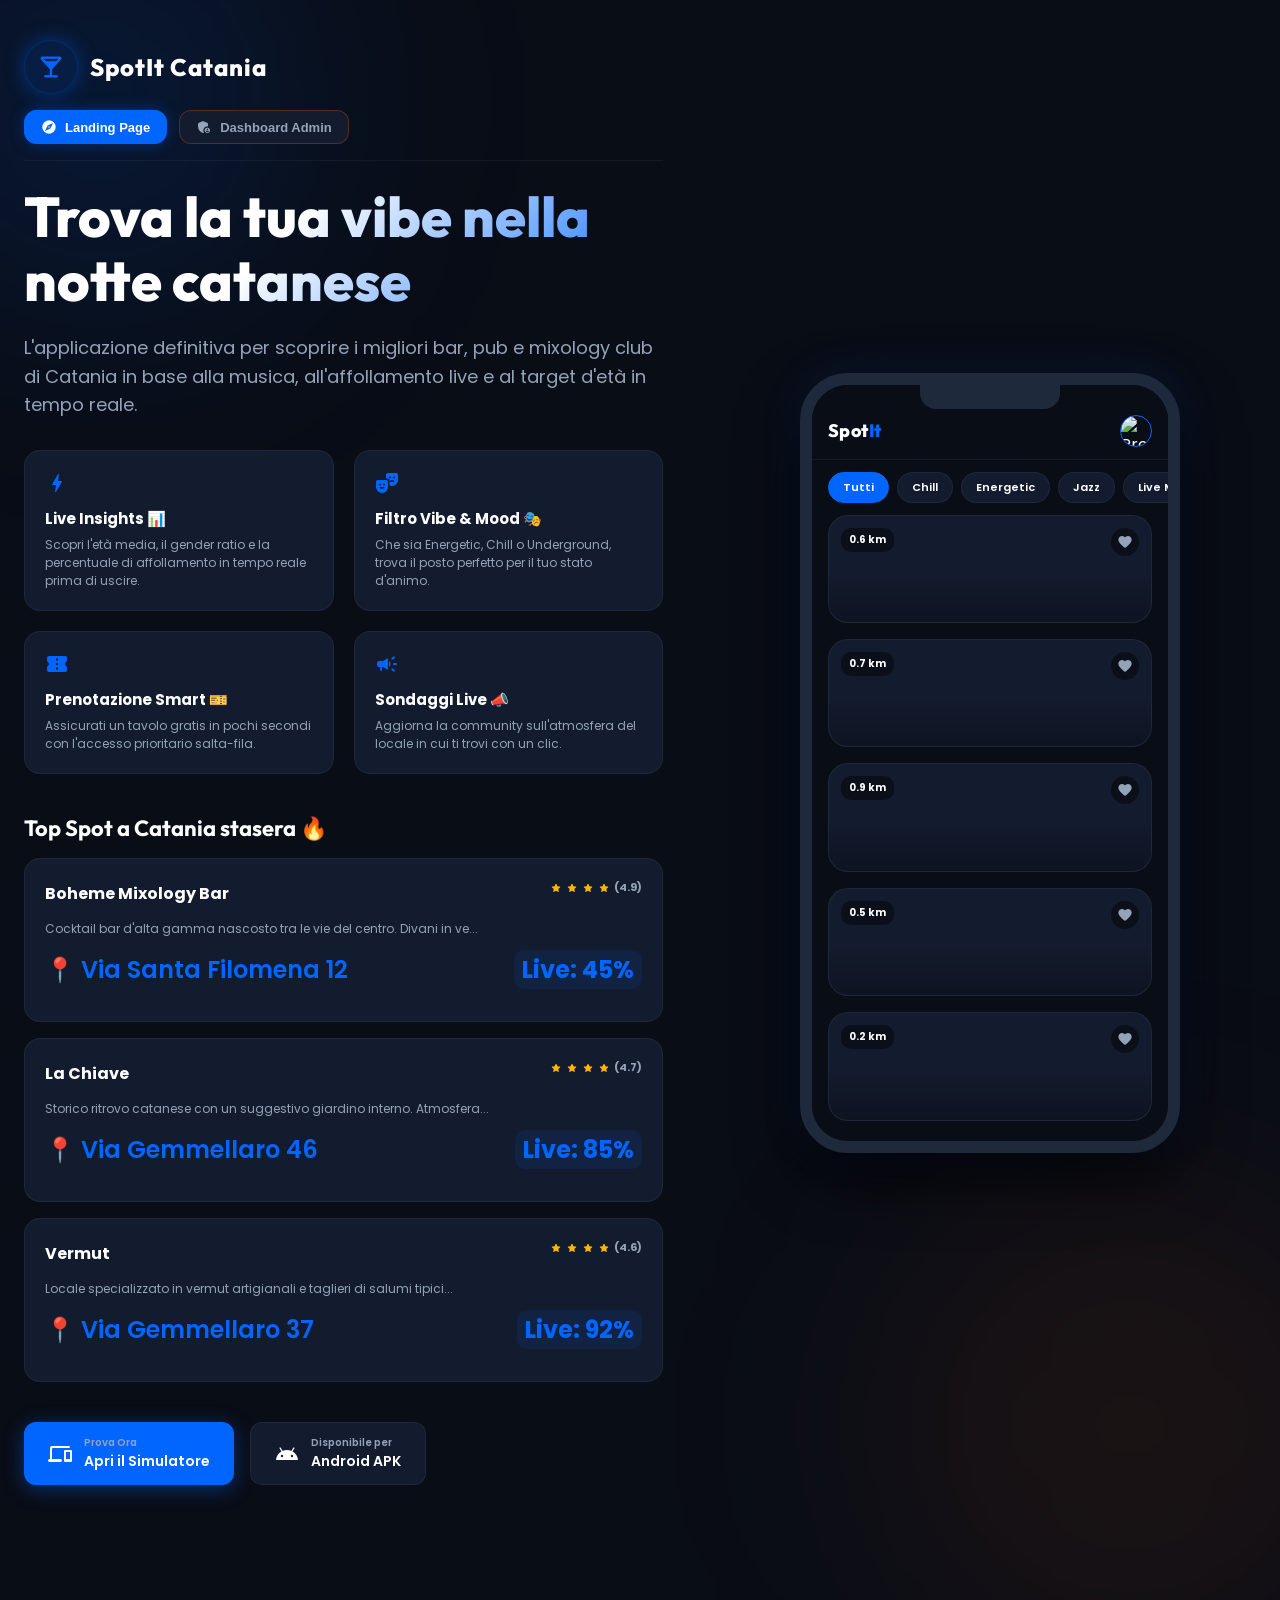
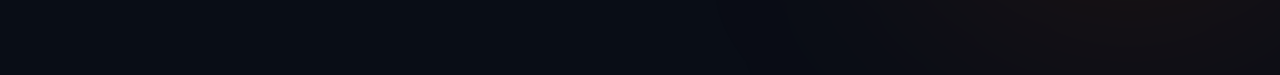
==== spotit_web/index.html @ 5e5c3bc4 "feat: initial commit with Catania nightlife app features" ====
<!DOCTYPE html>
<html lang="it">
<head>
  <meta charset="UTF-8">
  <meta name="viewport" content="width=device-width, initial-scale=1.0">
  <title>SpotIt Catania - Trova la tua Vibe</title>
  <!-- Google Fonts -->
  <link rel="preconnect" href="https://fonts.googleapis.com">
  <link rel="preconnect" href="https://fonts.gstatic.com" crossorigin>
  <link href="https://fonts.googleapis.com/css2?family=Outfit:wght@400;700;800&family=Poppins:wght@400;500;600;700&display=swap" rel="stylesheet">
  <!-- Material Icons -->
  <link href="https://fonts.googleapis.com/icon?family=Material+Icons+Round" rel="stylesheet">
  <!-- Custom Styles -->
  <link rel="stylesheet" href="styles.css">
</head>
<body>

  <!-- Glowing background orbs -->
  <div class="glow-orb orb-1"></div>
  <div class="glow-orb orb-2"></div>

  <!-- Main Grid Container -->
  <div class="app-container">
    
    <!-- Left Column: Landing Page Presentation -->
    <div class="landing-content">
      <div class="logo-area" style="margin-bottom: 16px;">
        <div style="display: flex; align-items: center; gap: 12px;">
          <div class="logo-icon">
            <span class="material-icons-round">local_bar</span>
          </div>
          <h1 class="logo-text">SpotIt Catania</h1>
        </div>
      </div>

      <!-- View Toggle Buttons -->
      <div class="view-toggles">
        <button id="btn-show-landing" class="toggle-btn active">
          <span class="material-icons-round" style="font-size: 16px;">explore</span>
          <span>Landing Page</span>
        </button>
        <button id="btn-show-admin" class="toggle-btn admin-glow-btn">
          <span class="material-icons-round" style="font-size: 16px;">admin_panel_settings</span>
          <span>Dashboard Admin</span>
        </button>
      </div>

      <!-- Landing Main View -->
      <div id="landing-main-view">
        <h2 class="landing-title">Trova la tua vibe nella notte catanese</h2>
        <p class="landing-subtitle">
          L'applicazione definitiva per scoprire i migliori bar, pub e mixology club di Catania in base alla musica, all'affollamento live e al target d'età in tempo reale.
        </p>

        <!-- Key Features List -->
        <div class="feature-list">
          <div class="feature-card">
            <span class="material-icons-round">bolt</span>
            <h3>Live Insights 📊</h3>
            <p>Scopri l'età media, il gender ratio e la percentuale di affollamento in tempo reale prima di uscire.</p>
          </div>
          <div class="feature-card">
            <span class="material-icons-round">theater_comedy</span>
            <h3>Filtro Vibe & Mood 🎭</h3>
            <p>Che sia Energetic, Chill o Underground, trova il posto perfetto per il tuo stato d'animo.</p>
          </div>
          <div class="feature-card">
            <span class="material-icons-round">confirmation_number</span>
            <h3>Prenotazione Smart 🎫</h3>
            <p>Assicurati un tavolo gratis in pochi secondi con l'accesso prioritario salta-fila.</p>
          </div>
          <div class="feature-card">
            <span class="material-icons-round">campaign</span>
            <h3>Sondaggi Live 📣</h3>
            <p>Aggiorna la community sull'atmosfera del locale in cui ti trovi con un clic.</p>
          </div>
        </div>

        <!-- Live Catania Spotlights -->
        <h3 style="font-family:'Outfit'; font-size:22px; margin-bottom:16px;">Top Spot a Catania stasera 🔥</h3>
        <div id="landing-spots-grid" style="display:grid; grid-template-columns:1fr; gap:16px; margin-bottom:40px;">
          <!-- Filled dynamically by JavaScript -->
        </div>

        <!-- App Download Simulation CTAs -->
        <div class="cta-area">
          <a href="#simulator" class="btn-download primary">
            <span class="material-icons-round icon">phonelink</span>
            <div>
              <small>Prova Ora</small>
              <span>Apri il Simulatore</span>
            </div>
          </a>
          <a class="btn-download" onclick="alert('Grazie! L\'app Android (.apk) sarà presto disponibile per il download.')">
            <span class="material-icons-round icon">android</span>
            <div>
              <small>Disponibile per</small>
              <span>Android APK</span>
            </div>
          </a>
        </div>
      </div>

      <!-- Admin Dashboard View -->
      <div id="admin-dashboard-view" style="display: none;">
        <h2 class="admin-title">Dashboard Admin 🌋</h2>
        <p class="admin-subtitle">Monitora le attività e i dati inseriti sul portale in tempo reale</p>

        <!-- KPI Stats Cards Grid -->
        <div class="admin-stats-grid">
          <div class="admin-stat-card">
            <div class="stat-icon-wrapper bookings-color">
              <span class="material-icons-round">confirmation_number</span>
            </div>
            <div class="stat-details">
              <span class="stat-lbl">Prenotazioni</span>
              <h3 class="stat-val" id="admin-stat-bookings">0</h3>
            </div>
          </div>
          <div class="admin-stat-card">
            <div class="stat-icon-wrapper reviews-color">
              <span class="material-icons-round">star</span>
            </div>
            <div class="stat-details">
              <span class="stat-lbl">Recensioni</span>
              <h3 class="stat-val" id="admin-stat-reviews">0</h3>
            </div>
          </div>
          <div class="admin-stat-card">
            <div class="stat-icon-wrapper bars-color">
              <span class="material-icons-round">store</span>
            </div>
            <div class="stat-details">
              <span class="stat-lbl">Locali Spot</span>
              <h3 class="stat-val" id="admin-stat-bars">5</h3>
            </div>
          </div>
          <div class="admin-stat-card">
            <div class="stat-icon-wrapper users-color">
              <span class="material-icons-round">people</span>
            </div>
            <div class="stat-details">
              <span class="stat-lbl">Utenti Reg.</span>
              <h3 class="stat-val" id="admin-stat-users">1</h3>
            </div>
          </div>
        </div>

        <!-- Live Venue Management -->
        <div class="admin-section">
          <h3 class="admin-sec-title">Gestione Affollamento Live (Simulatore)</h3>
          <p class="admin-sec-desc">Modifica l'affollamento e guarda i dati aggiornarsi all'istante nel simulatore iPhone a destra.</p>
          <div class="admin-bars-control-list" id="admin-bars-control-list">
            <!-- Dynamically populated bars with capacity controls -->
          </div>
        </div>

        <!-- Data Tables Panel -->
        <div class="admin-section">
          <div class="admin-tabs">
            <button class="admin-tab-btn active" data-tab="bookings">Prenotazioni</button>
            <button class="admin-tab-btn" data-tab="reviews">Recensioni</button>
            <button class="admin-tab-btn" data-tab="users">Utenti</button>
          </div>
          
          <div class="admin-tab-content active" id="tab-bookings">
            <div class="table-responsive">
              <table class="admin-table">
                <thead>
                  <tr>
                    <th>Locale</th>
                    <th>Utente</th>
                    <th>Orario</th>
                    <th>Persone</th>
                    <th>Lista</th>
                  </tr>
                </thead>
                <tbody id="admin-table-bookings-body">
                  <!-- Bookings list -->
                </tbody>
              </table>
            </div>
          </div>

          <div class="admin-tab-content" id="tab-reviews">
            <div class="table-responsive">
              <table class="admin-table">
                <thead>
                  <tr>
                    <th>Locale</th>
                    <th>Utente</th>
                    <th>Voto</th>
                    <th>Commento</th>
                    <th>Azione</th>
                  </tr>
                </thead>
                <tbody id="admin-table-reviews-body">
                  <!-- Reviews list -->
                </tbody>
              </table>
            </div>
          </div>

          <div class="admin-tab-content" id="tab-users">
            <div class="table-responsive">
              <table class="admin-table">
                <thead>
                  <tr>
                    <th>Nome</th>
                    <th>Username</th>
                    <th>Ruolo</th>
                  </tr>
                </thead>
                <tbody id="admin-table-users-body">
                  <!-- Users list -->
                </tbody>
              </table>
            </div>
          </div>
        </div>
      </div>
    </div>

    <!-- Right Column: Interactive Phone Simulator -->
    <div class="phone-simulator-area" id="simulator">
      <div class="phone-frame">
        <div class="phone-notch"></div>
        <div class="phone-screen">
          
          <!-- SIMULATOR APP HEADER -->
          <div class="phone-header">
            <span class="logo" style="color:var(--text-white);">Spot<span style="color:var(--primary-color);">It</span></span>
            <div class="profile-btn" id="profile-btn">
              <img id="profile-btn-img" src="" alt="Profile">
            </div>
          </div>

          <!-- SIMULATOR APP VIBE CHIPS -->
          <div class="phone-vibes-row" id="vibe-chips-container">
            <!-- Filled dynamically by JS -->
          </div>

          <!-- SIMULATOR APP SPOTS SCROLL LIST -->
          <div class="phone-content" id="phone-content">
            <!-- Filled dynamically by JS -->
          </div>

          <!-- SIMULATOR APP DETAIL VIEW (SLIDING SHEET) -->
          <div class="phone-detail-sheet" id="detail-sheet">
            <div class="phone-detail-header" id="detail-header-img">
              <div class="phone-detail-back-btn" id="detail-back">
                <span class="material-icons-round" style="font-size:18px;">arrow_back</span>
              </div>
              <div class="phone-detail-fav-btn" id="detail-fav-btn">
                <span class="material-icons-round" style="font-size:18px;">favorite</span>
              </div>
            </div>
            
            <div class="phone-detail-scroll-area">
              <div>
                <h2 class="phone-detail-title" id="detail-title">Bar Name</h2>
                <div class="phone-detail-reviews-info">
                  <span class="stars">
                    <span class="material-icons-round" style="font-size:12px;">star</span>
                  </span>
                  <span id="detail-rating-label">Rating</span>
                </div>
              </div>

              <!-- Vibe Tags -->
              <div>
                <div class="phone-detail-section-title" style="margin-bottom:8px;">THE VIBE</div>
                <div class="phone-detail-tags" id="detail-tags-row">
                  <!-- Tags -->
                </div>
              </div>

              <!-- Gallery row -->
              <div>
                <div class="phone-detail-section-title" style="margin-bottom:8px;">GALLERIA FOTO</div>
                <div class="phone-detail-gallery-row" id="detail-gallery-row">
                  <!-- Photos and Add Button -->
                </div>
              </div>

              <!-- Live Insights -->
              <div class="phone-detail-insights-box">
                <div class="insights-box-header">
                  <span>LIVE INSIGHTS</span>
                  <span>Aggiornato 2m fa</span>
                </div>
                <div class="insights-metrics">
                  <div class="metric-item age">
                    <span class="material-icons-round icon">face</span>
                    <div class="metric-text">
                      <span class="metric-label">CROWD AGE</span>
                      <span class="metric-value" id="detail-crowd-age">Gen Z</span>
                    </div>
                  </div>
                  <div class="metric-item ratio">
                    <span class="material-icons-round icon">people</span>
                    <div class="metric-text">
                      <span class="metric-label">GENDER RATIO</span>
                      <span class="metric-value" id="detail-gender-ratio">50/50</span>
                    </div>
                  </div>
                </div>
                <div class="insights-capacity-bar">
                  <div class="capacity-bar-header">
                    <span style="color:var(--text-grey);">Affollamento</span>
                    <span style="font-weight:700;" id="detail-density-txt">50%</span>
                  </div>
                  <div class="capacity-progress">
                    <div class="capacity-progress-value" id="detail-density-bar"></div>
                  </div>
                </div>
              </div>

              <!-- About description -->
              <div>
                <div class="phone-detail-section-title" style="margin-bottom:6px;">ABOUT THE SPOT</div>
                <p id="detail-description" style="font-size:11px; color:var(--text-grey); line-height:1.5;"></p>
              </div>

              <!-- Written Reviews section -->
              <div>
                <div style="display:flex; justify-content:space-between; align-items:center; margin-bottom:10px;">
                  <div class="phone-detail-section-title">RECENSIONI CLIENTE</div>
                  <button id="detail-add-review-btn" style="background:transparent; border:none; color:var(--primary-color); font-size:11px; font-weight:700; cursor:pointer;">
                    + Scrivi
                  </button>
                </div>
                <div class="phone-reviews-list" id="reviews-list">
                  <!-- Review items -->
                </div>
              </div>

              <!-- Map Navigation -->
              <div>
                <div class="phone-detail-section-title" style="margin-bottom:8px;">LOCATION</div>
                <button class="phone-directions-btn" id="detail-directions-btn" style="width:100%;">
                  <span class="material-icons-round" style="font-size:16px;">directions</span>
                  <span>Apri Indicazioni Maps</span>
                </button>
              </div>
            </div>

            <!-- Detail view secure a table footer -->
            <div class="phone-detail-footer">
              <button class="btn-secure-table" id="detail-secure-btn">
                <span class="material-icons-round" style="font-size:16px;">confirmation_number</span>
                <span>Secure a Table</span>
              </button>
            </div>
          </div>

          <!-- SIMULATOR APP BOOKING VIEW (SLIDING SHEET) -->
          <div class="phone-booking-view" id="booking-view">
            <div class="phone-booking-header">
              <span class="material-icons-round back-icon" id="booking-back">arrow_back</span>
              <h2>Secure Your Spot</h2>
            </div>
            
            <div class="phone-booking-content">
              <!-- Bar Mini Card -->
              <div class="booking-bar-preview">
                <img class="booking-bar-img" id="booking-bar-img" src="" alt="Bar image">
                <div class="booking-bar-info">
                  <h3 id="booking-bar-name">Bar Name</h3>
                  <p id="booking-bar-desc">Description</p>
                  <p id="booking-live-capacity" style="color:#00cc88; font-weight:700; margin-top:2px;">Live Capacity</p>
                </div>
              </div>

              <!-- Date & Guest Pickers -->
              <div class="booking-selector-row">
                <div class="booking-selector-card">
                  <span class="material-icons-round icon">calendar_today</span>
                  <div class="selector-text">
                    <span class="selector-label">DATA</span>
                    <span class="selector-val">Oggi</span>
                  </div>
                </div>
                <div class="booking-selector-card">
                  <span class="material-icons-round icon">people</span>
                  <div class="selector-text">
                    <span class="selector-label">OSPITI</span>
                    <span class="selector-val">2 Persone</span>
                  </div>
                </div>
              </div>

              <!-- Time slots -->
              <div>
                <h3 style="font-size:12px; font-weight:700; margin-bottom:12px;">Seleziona Orario</h3>
                <div class="time-slots-grid">
                  <div class="time-slot-btn">20:00</div>
                  <div class="time-slot-btn">20:30</div>
                  <div class="time-slot-btn active">21:00</div>
                  <div class="time-slot-btn">21:30</div>
                  <div class="time-slot-btn">22:00</div>
                  <div class="time-slot-btn">22:30</div>
                </div>
              </div>

              <!-- Priority Guest List -->
              <div style="background:var(--card-color); border:1px solid var(--border-color); border-radius:16px; padding:12px; display:flex; align-items:center; gap:10px;">
                <input type="checkbox" id="priority-check" style="accent-color:var(--primary-color);" checked>
                <label for="priority-check" style="font-size:11px; cursor:pointer;">
                  <strong style="display:block; margin-bottom:2px;">Lista Ospiti Prioritaria</strong>
                  <span style="color:var(--text-grey); font-size:10px;">Salta la fila ed entra direttamente</span>
                </label>
              </div>
            </div>

            <!-- Booking Confirmation Footer -->
            <div class="booking-footer-bar">
              <div class="booking-footer-price">
                <span class="price-val">GRATIS</span>
                <span class="price-sub">Nessun costo</span>
              </div>
              <button class="btn-confirm-booking" id="confirm-booking-btn">Conferma</button>
            </div>
          </div>

          <!-- SIMULATOR APP USER PROFILE VIEW (SLIDING SHEET) -->
          <div class="phone-profile-view" id="profile-view">
            <div class="profile-card-header">
              <div class="profile-back-btn" id="profile-back">
                <span class="material-icons-round" style="font-size:18px;">arrow_back</span>
              </div>
              <div class="profile-avatar-container">
                <img src="https://images.unsplash.com/photo-1534528741775-53994a69daeb?auto=format&fit=crop&w=400&q=80" alt="Avatar">
              </div>
            </div>
            
            <div class="phone-profile-content">
              <div>
                <h3 class="profile-name" id="prof-name">Alex Rivers</h3>
                <p class="profile-username" id="prof-username">@vibe_seeker_99</p>
                <p class="profile-bio">📍 Catania • 25 anni</p>
              </div>

              <!-- Badges -->
              <div class="profile-badges">
                <div class="profile-badge">
                  <span class="material-icons-round" style="font-size:12px;">diamond</span>
                  <span>Vibe Master</span>
                </div>
                <div class="profile-badge blue">
                  <span class="material-icons-round" style="font-size:12px;">verified_user</span>
                  <span>Pro Booker</span>
                </div>
              </div>

              <!-- Stats row -->
              <div class="profile-stats-grid">
                <div class="stat-box">
                  <div class="stat-box-val" id="prof-bookings-count">24</div>
                  <div class="stat-box-lbl">Bookings</div>
                </div>
                <div class="stat-box">
                  <div class="stat-box-val" id="prof-favorites-count">12</div>
                  <div class="stat-box-lbl">Favorites</div>
                </div>
                <div class="stat-box">
                  <div class="stat-box-val" id="prof-karma">4.8</div>
                  <div class="stat-box-lbl">Karma</div>
                </div>
              </div>

              <!-- Favorite Vibes -->
              <div style="text-align:left;">
                <h4 style="font-size:12px; font-weight:700; margin-bottom:8px;">Vibe Preferite</h4>
                <div class="phone-detail-tags">
                  <div class="phone-detail-tag">Chill</div>
                  <div class="phone-detail-tag">Energetic</div>
                  <div class="phone-detail-tag">Underground</div>
                  <div class="phone-detail-tag">Neon</div>
                </div>
              </div>

              <!-- Logout -->
              <button class="btn-profile-logout" id="prof-logout-btn">Log Out 🚪</button>
            </div>
          </div>

          <!-- SIMULATOR APP REVIEW DIALOG (MODAL OVERLAY) -->
          <div class="phone-review-modal" id="review-modal">
            <div class="review-modal-box">
              <h3 style="font-size:14px; font-weight:700;">Lascia una Recensione ✍️</h3>
              
              <div class="review-stars-select">
                <span class="material-icons-round review-star-btn active" data-value="1">star</span>
                <span class="material-icons-round review-star-btn active" data-value="2">star</span>
                <span class="material-icons-round review-star-btn active" data-value="3">star</span>
                <span class="material-icons-round review-star-btn active" data-value="4">star</span>
                <span class="material-icons-round review-star-btn active" data-value="5">star</span>
              </div>

              <textarea class="review-input-comment" id="review-input-text" placeholder="Scrivi qui cosa ne pensi del locale..."></textarea>
              
              <button class="btn-submit-review" id="submit-review-btn">Pubblica Recensione</button>
            </div>
          </div>

          <!-- SIMULATOR APP SUCCESS DIALOG -->
          <div class="sim-success-dialog" id="success-dialog">
            <div class="dialog-box">
              <span class="material-icons-round check-icon">check_circle</span>
              <h3>Prenotazione Confermata! 🎉</h3>
              <p>Il tuo tavolo è stato riservato con successo. Riceverai la priorità di ingresso saltando la fila all'ingresso!</p>
              <button class="btn-dialog-close" id="success-close-btn">Ottimo</button>
            </div>
          </div>

        </div>
      </div>
    </div>

  </div>

  <!-- Javascript Logic -->
  <script src="app.js"></script>
</body>
</html>
---- spotit_web/styles.css ----
/* Stylesheet for SpotIt Catania Web Portal & Simulator */
:root {
  --bg-color: #090d16;
  --card-color: #131b2e;
  --primary-color: #0066ff;
  --primary-glow: rgba(0, 102, 255, 0.4);
  --accent-color: #ea580c;
  --text-white: #ffffff;
  --text-grey: #94a3b8;
  --text-dark-grey: #64748b;
  --border-color: rgba(255, 255, 255, 0.05);
  --glass-bg: rgba(19, 27, 46, 0.7);
  --glass-border: rgba(255, 255, 255, 0.03);
}

* {
  margin: 0;
  padding: 0;
  box-sizing: border-box;
}

body {
  font-family: 'Poppins', sans-serif;
  background-color: var(--bg-color);
  color: var(--text-white);
  min-height: 100vh;
  overflow-x: hidden;
  position: relative;
}

/* Background glowing orbs */
.glow-orb {
  position: absolute;
  border-radius: 50%;
  filter: blur(120px);
  z-index: 0;
  pointer-events: none;
}

.orb-1 {
  width: 400px;
  height: 400px;
  background: rgba(0, 102, 255, 0.15);
  top: -100px;
  left: -100px;
}

.orb-2 {
  width: 500px;
  height: 500px;
  background: rgba(234, 88, 12, 0.08);
  bottom: -150px;
  right: -100px;
}

/* Container */
.app-container {
  max-width: 1400px;
  margin: 0 auto;
  padding: 40px 24px;
  min-height: 100vh;
  display: grid;
  grid-template-columns: 1.2fr 1fr;
  gap: 60px;
  align-items: center;
  position: relative;
  z-index: 1;
}

@media (max-width: 1024px) {
  .app-container {
    grid-template-columns: 1fr;
    padding: 20px;
    gap: 40px;
  }
}

/* Left Column: Landing Page Content */
.landing-content {
  display: flex;
  flex-direction: column;
  justify-content: center;
}

.logo-area {
  display: flex;
  align-items: center;
  gap: 12px;
  margin-bottom: 24px;
}

.logo-icon {
  background: rgba(0, 102, 255, 0.1);
  padding: 12px;
  border-radius: 50%;
  border: 1px solid rgba(0, 102, 255, 0.2);
  box-shadow: 0 0 20px var(--primary-glow);
  display: flex;
  align-items: center;
  justify-content: center;
}

.logo-icon span {
  color: var(--primary-color);
  font-size: 28px;
}

.logo-text {
  font-family: 'Outfit', sans-serif;
  font-size: 24px;
  font-weight: 800;
  letter-spacing: 1px;
}

.landing-title {
  font-family: 'Outfit', sans-serif;
  font-size: 56px;
  font-weight: 800;
  line-height: 1.15;
  margin-bottom: 20px;
  background: linear-gradient(135deg, #ffffff 40%, #0066ff);
  -webkit-background-clip: text;
  -webkit-text-fill-color: transparent;
}

@media (max-width: 768px) {
  .landing-title {
    font-size: 40px;
  }
}

.landing-subtitle {
  font-size: 18px;
  color: var(--text-grey);
  margin-bottom: 30px;
  line-height: 1.6;
}

/* Feature grid */
.feature-list {
  display: grid;
  grid-template-columns: 1fr 1fr;
  gap: 20px;
  margin-bottom: 40px;
}

@media (max-width: 600px) {
  .feature-list {
    grid-template-columns: 1fr;
  }
}

.feature-card {
  background: var(--card-color);
  border: 1px solid var(--border-color);
  padding: 20px;
  border-radius: 16px;
  transition: transform 0.3s ease, border-color 0.3s ease;
}

.feature-card:hover {
  transform: translateY(-4px);
  border-color: rgba(0, 102, 255, 0.2);
}

.feature-card span {
  color: var(--primary-color);
  font-size: 24px;
  margin-bottom: 12px;
  display: block;
}

.feature-card h3 {
  font-size: 15px;
  font-weight: 700;
  margin-bottom: 6px;
}

.feature-card p {
  font-size: 12px;
  color: var(--text-grey);
  line-height: 1.5;
}

/* Download buttons */
.cta-area {
  display: flex;
  gap: 16px;
  flex-wrap: wrap;
}

.btn-download {
  background: var(--card-color);
  border: 1px solid var(--border-color);
  padding: 12px 24px;
  border-radius: 12px;
  display: flex;
  align-items: center;
  gap: 12px;
  color: var(--text-white);
  text-decoration: none;
  font-weight: 600;
  font-size: 14px;
  transition: background 0.3s, border-color 0.3s;
  cursor: pointer;
}

.btn-download:hover {
  background: rgba(255, 255, 255, 0.03);
  border-color: var(--text-dark-grey);
}

.btn-download.primary {
  background: var(--primary-color);
  border: none;
  box-shadow: 0 4px 20px var(--primary-glow);
}

.btn-download.primary:hover {
  background: #0052cc;
  box-shadow: 0 4px 25px rgba(0, 102, 255, 0.6);
}

.btn-download span.icon {
  font-size: 24px;
}

.btn-download div {
  text-align: left;
}

.btn-download small {
  font-size: 10px;
  color: var(--text-grey);
  display: block;
}

/* Right Column: Phone Simulator */
.phone-simulator-area {
  display: flex;
  justify-content: center;
  align-items: center;
  position: relative;
}

/* Outer phone frame (glowing) */
.phone-frame {
  width: 380px;
  height: 780px;
  background: #0f131c;
  border: 12px solid #1e293b;
  border-radius: 48px;
  box-shadow: 0 25px 60px rgba(0, 0, 0, 0.8), 
              0 0 40px rgba(0, 102, 255, 0.15);
  position: relative;
  overflow: hidden;
  display: flex;
  flex-direction: column;
}

@media (max-width: 480px) {
  .phone-frame {
    width: 100%;
    height: 700px;
    border-width: 8px;
    border-radius: 36px;
  }
}

/* Phone screen status bar & notch */
.phone-notch {
  position: absolute;
  top: 0;
  left: 50%;
  transform: translateX(-50%);
  width: 140px;
  height: 24px;
  background: #1e293b;
  border-bottom-left-radius: 16px;
  border-bottom-right-radius: 16px;
  z-index: 1000;
}

.phone-screen {
  flex: 1;
  background: var(--bg-color);
  display: flex;
  flex-direction: column;
  position: relative;
  overflow: hidden;
}

.phone-header {
  padding: 30px 16px 12px 16px;
  background: var(--bg-color);
  display: flex;
  justify-content: space-between;
  align-items: center;
  border-bottom: 1px solid var(--border-color);
}

.phone-header .logo {
  font-family: 'Outfit', sans-serif;
  font-size: 18px;
  font-weight: 800;
  letter-spacing: 0.5px;
}

.phone-header .profile-btn {
  width: 32px;
  height: 32px;
  border-radius: 50%;
  overflow: hidden;
  cursor: pointer;
  border: 1.5px solid var(--primary-color);
}

.phone-header .profile-btn img {
  width: 100%;
  height: 100%;
  object-fit: cover;
}

/* Vibe tags container inside phone */
.phone-vibes-row {
  padding: 12px 16px;
  display: flex;
  gap: 8px;
  overflow-x: auto;
  scrollbar-width: none; /* Hide scrollbar Firefox */
}

.phone-vibes-row::-webkit-scrollbar {
  display: none; /* Hide scrollbar Chrome/Safari */
}

.vibe-chip {
  background: var(--card-color);
  border: 1px solid var(--border-color);
  color: var(--text-white);
  padding: 6px 14px;
  border-radius: 20px;
  font-size: 11px;
  font-weight: 600;
  cursor: pointer;
  white-space: nowrap;
  transition: all 0.2s ease;
}

.vibe-chip.active {
  background: var(--primary-color);
  border-color: var(--primary-color);
}

/* Spots List inside phone */
.phone-content {
  flex: 1;
  overflow-y: auto;
  padding: 0 16px 20px 16px;
  display: flex;
  flex-direction: column;
  gap: 16px;
}

/* Hide scrollbar for phone-content */
.phone-content::-webkit-scrollbar {
  width: 4px;
}
.phone-content::-webkit-scrollbar-thumb {
  background: var(--border-color);
  border-radius: 2px;
}

/* Bar Card Inside Phone */
.sim-bar-card {
  background: var(--card-color);
  border-radius: 20px;
  border: 1px solid var(--border-color);
  overflow: hidden;
  cursor: pointer;
  transition: transform 0.2s;
}

.sim-bar-card:active {
  transform: scale(0.98);
}

.sim-card-image {
  height: 140px;
  position: relative;
  background-size: cover;
  background-position: center;
}

.sim-card-image::after {
  content: '';
  position: absolute;
  top: 0; left: 0; right: 0; bottom: 0;
  background: linear-gradient(to bottom, transparent 40%, rgba(9, 13, 22, 0.9));
}

.sim-card-distance {
  position: absolute;
  top: 12px;
  left: 12px;
  background: rgba(9, 13, 22, 0.8);
  padding: 4px 8px;
  border-radius: 10px;
  font-size: 10px;
  font-weight: 700;
  z-index: 1;
}

.sim-card-fav {
  position: absolute;
  top: 12px;
  right: 12px;
  background: rgba(9, 13, 22, 0.8);
  width: 28px;
  height: 28px;
  border-radius: 50%;
  display: flex;
  align-items: center;
  justify-content: center;
  z-index: 1;
  color: var(--text-grey);
}

.sim-card-fav.active {
  color: #ff2a74;
}

.sim-card-info {
  padding: 16px;
}

.sim-card-title-row {
  display: flex;
  justify-content: space-between;
  align-items: flex-start;
  margin-bottom: 6px;
}

.sim-card-title {
  font-size: 15px;
  font-weight: 700;
}

.sim-card-rating {
  display: flex;
  align-items: center;
  gap: 3px;
  font-size: 12px;
  font-weight: 700;
  color: #ffb800;
}

.sim-card-type {
  font-size: 11px;
  color: var(--text-grey);
  margin-bottom: 12px;
}

.sim-card-vibe-tags {
  display: flex;
  gap: 6px;
  flex-wrap: wrap;
  margin-bottom: 12px;
}

.sim-card-tag {
  background: rgba(255, 255, 255, 0.04);
  color: #bfdbfe;
  font-size: 9px;
  font-weight: 600;
  padding: 3px 8px;
  border-radius: 10px;
  border: 1px solid rgba(255, 255, 255, 0.02);
}

.sim-card-insights-row {
  display: flex;
  justify-content: space-between;
  align-items: center;
  padding-top: 12px;
  border-top: 1px solid rgba(255, 255, 255, 0.04);
}

.sim-card-music {
  display: flex;
  align-items: center;
  gap: 4px;
  font-size: 10px;
  color: var(--text-grey);
}

.sim-card-music span.icon {
  font-size: 14px;
  color: var(--primary-color);
}

.sim-card-capacity {
  font-size: 10px;
  font-weight: 700;
}

.sim-card-capacity.high {
  color: #ff3366;
}

.sim-card-capacity.low {
  color: #00cc88;
}

/* Detail view sheet inside phone */
.phone-detail-sheet {
  position: absolute;
  top: 0;
  left: 0;
  right: 0;
  bottom: 0;
  background: var(--bg-color);
  z-index: 10;
  display: flex;
  flex-direction: column;
  transform: translateY(100%);
  transition: transform 0.3s cubic-bezier(0.16, 1, 0.3, 1);
}

.phone-detail-sheet.active {
  transform: translateY(0);
}

.phone-detail-header {
  height: 200px;
  position: relative;
  background-size: cover;
  background-position: center;
}

.phone-detail-header::after {
  content: '';
  position: absolute;
  top: 0; left: 0; right: 0; bottom: 0;
  background: linear-gradient(to bottom, transparent 30%, rgba(9, 13, 22, 1));
}

.phone-detail-back-btn {
  position: absolute;
  top: 36px;
  left: 16px;
  background: rgba(0, 0, 0, 0.5);
  width: 32px;
  height: 32px;
  border-radius: 50%;
  display: flex;
  align-items: center;
  justify-content: center;
  color: white;
  cursor: pointer;
  z-index: 1;
}

.phone-detail-fav-btn {
  position: absolute;
  top: 36px;
  right: 16px;
  background: rgba(0, 0, 0, 0.5);
  width: 32px;
  height: 32px;
  border-radius: 50%;
  display: flex;
  align-items: center;
  justify-content: center;
  color: var(--text-grey);
  cursor: pointer;
  z-index: 1;
}

.phone-detail-fav-btn.active {
  color: #ff2a74;
}

.phone-detail-scroll-area {
  flex: 1;
  overflow-y: auto;
  padding: 16px;
  display: flex;
  flex-direction: column;
  gap: 20px;
}

.phone-detail-scroll-area::-webkit-scrollbar {
  width: 4px;
}
.phone-detail-scroll-area::-webkit-scrollbar-thumb {
  background: var(--border-color);
}

.phone-detail-title {
  font-size: 22px;
  font-weight: 700;
}

.phone-detail-reviews-info {
  display: flex;
  align-items: center;
  gap: 6px;
  font-size: 12px;
  color: var(--text-grey);
}

.phone-detail-reviews-info span.stars {
  color: #ffb800;
  display: flex;
}

.phone-detail-section-title {
  font-size: 11px;
  font-weight: 700;
  letter-spacing: 1px;
  color: var(--accent-color);
  text-transform: uppercase;
}

.phone-detail-tags {
  display: flex;
  gap: 6px;
  flex-wrap: wrap;
}

.phone-detail-tag {
  background: var(--card-color);
  border: 1px solid var(--border-color);
  padding: 6px 12px;
  border-radius: 16px;
  font-size: 11px;
  color: #bfdbfe;
  font-weight: 600;
}

/* Insights Box */
.phone-detail-insights-box {
  background: var(--card-color);
  border: 1px solid var(--border-color);
  border-radius: 16px;
  padding: 16px;
  display: flex;
  flex-direction: column;
  gap: 14px;
}

.insights-box-header {
  display: flex;
  justify-content: space-between;
  font-size: 11px;
  font-weight: 700;
  color: var(--primary-color);
}

.insights-metrics {
  display: grid;
  grid-template-columns: 1fr 1fr;
  gap: 12px;
}

.metric-item {
  display: flex;
  align-items: center;
  gap: 8px;
}

.metric-item span.icon {
  font-size: 22px;
}

.metric-item.age span.icon { color: #ffb800; }
.metric-item.ratio span.icon { color: #ff2a74; }

.metric-text {
  display: flex;
  flex-direction: column;
}

.metric-label {
  font-size: 9px;
  color: var(--text-dark-grey);
  font-weight: 600;
}

.metric-value {
  font-size: 11px;
  font-weight: 700;
}

.insights-capacity-bar {
  display: flex;
  flex-direction: column;
  gap: 6px;
}

.capacity-bar-header {
  display: flex;
  justify-content: space-between;
  font-size: 11px;
}

.capacity-progress {
  height: 6px;
  background: #1e293b;
  border-radius: 3px;
  overflow: hidden;
}

.capacity-progress-value {
  height: 100%;
  background: var(--primary-color);
}

/* Gallery inside phone */
.phone-detail-gallery-row {
  display: flex;
  gap: 8px;
  overflow-x: auto;
  scrollbar-width: none;
}

.phone-detail-gallery-row::-webkit-scrollbar {
  display: none;
}

.gallery-img {
  width: 120px;
  height: 80px;
  border-radius: 12px;
  object-fit: cover;
  flex-shrink: 0;
}

.gallery-add-btn {
  width: 80px;
  height: 80px;
  border-radius: 12px;
  background: var(--card-color);
  border: 1.5px dashed var(--border-color);
  display: flex;
  align-items: center;
  justify-content: center;
  color: var(--text-grey);
  cursor: pointer;
  flex-shrink: 0;
}

/* Reviews Panel */
.phone-reviews-list {
  display: flex;
  flex-direction: column;
  gap: 10px;
}

.phone-review-item {
  background: var(--card-color);
  border: 1px solid var(--border-color);
  border-radius: 12px;
  padding: 12px;
  display: flex;
  flex-direction: column;
  gap: 8px;
}

.review-item-header {
  display: flex;
  align-items: center;
  gap: 8px;
}

.review-avatar {
  width: 24px;
  height: 24px;
  border-radius: 50%;
  object-fit: cover;
}

.review-user-info {
  flex: 1;
}

.review-username {
  font-size: 11px;
  font-weight: 700;
}

.review-date {
  font-size: 9px;
  color: var(--text-dark-grey);
}

.review-rating {
  color: #ffb800;
  font-size: 11px;
}

.review-comment {
  font-size: 11px;
  color: var(--text-grey);
  line-height: 1.4;
}

/* Button maps directions inside phone */
.phone-directions-btn {
  display: flex;
  align-items: center;
  justify-content: center;
  gap: 6px;
  background: transparent;
  border: 1px solid var(--primary-color);
  color: var(--primary-color);
  padding: 8px;
  border-radius: 12px;
  font-size: 12px;
  font-weight: 700;
  cursor: pointer;
  transition: all 0.2s;
}

.phone-directions-btn:active {
  background: rgba(0, 102, 255, 0.05);
}

/* Secure booking footer inside detail view */
.phone-detail-footer {
  padding: 12px 16px;
  background: var(--card-color);
  border-top: 1px solid var(--border-color);
  display: flex;
  justify-content: center;
}

.btn-secure-table {
  width: 100%;
  background: var(--primary-color);
  color: white;
  border: none;
  padding: 12px;
  border-radius: 20px;
  font-size: 13px;
  font-weight: 700;
  cursor: pointer;
  display: flex;
  align-items: center;
  justify-content: center;
  gap: 6px;
  box-shadow: 0 4px 15px rgba(0, 102, 255, 0.3);
}

.btn-secure-table:active {
  background: #0052cc;
}

/* Booking View Overlay */
.phone-booking-view {
  position: absolute;
  top: 0;
  left: 0;
  right: 0;
  bottom: 0;
  background: var(--bg-color);
  z-index: 20;
  display: flex;
  flex-direction: column;
  transform: translateY(100%);
  transition: transform 0.3s cubic-bezier(0.16, 1, 0.3, 1);
}

.phone-booking-view.active {
  transform: translateY(0);
}

.phone-booking-header {
  padding: 30px 16px 12px 16px;
  border-bottom: 1px solid var(--border-color);
  display: flex;
  align-items: center;
  gap: 12px;
}

.phone-booking-header span.back-icon {
  font-size: 20px;
  cursor: pointer;
}

.phone-booking-header h2 {
  font-size: 15px;
  font-weight: 700;
}

.phone-booking-content {
  flex: 1;
  overflow-y: auto;
  padding: 16px;
  display: flex;
  flex-direction: column;
  gap: 20px;
}

.booking-bar-preview {
  display: flex;
  align-items: center;
  gap: 12px;
  background: var(--card-color);
  border: 1px solid var(--border-color);
  padding: 12px;
  border-radius: 16px;
}

.booking-bar-img {
  width: 44px;
  height: 44px;
  border-radius: 10px;
  object-fit: cover;
}

.booking-bar-info h3 {
  font-size: 13px;
  font-weight: 700;
}

.booking-bar-info p {
  font-size: 10px;
  color: var(--text-grey);
}

.booking-selector-row {
  display: flex;
  gap: 10px;
}

.booking-selector-card {
  flex: 1;
  background: var(--card-color);
  border: 1px solid var(--border-color);
  border-radius: 12px;
  padding: 10px;
  display: flex;
  align-items: center;
  gap: 8px;
  cursor: pointer;
}

.booking-selector-card span.icon {
  font-size: 20px;
  color: var(--primary-color);
}

.selector-text {
  display: flex;
  flex-direction: column;
}

.selector-label {
  font-size: 8px;
  color: var(--text-dark-grey);
  font-weight: 600;
}

.selector-val {
  font-size: 11px;
  font-weight: 700;
}

.time-slots-grid {
  display: grid;
  grid-template-columns: repeat(3, 1fr);
  gap: 8px;
}

.time-slot-btn {
  background: var(--card-color);
  border: 1px solid var(--border-color);
  color: white;
  padding: 10px;
  border-radius: 20px;
  font-size: 11px;
  font-weight: 700;
  cursor: pointer;
  text-align: center;
}

.time-slot-btn.active {
  background: var(--primary-color);
  border-color: var(--primary-color);
}

.booking-footer-bar {
  padding: 12px 16px;
  background: var(--card-color);
  border-top: 1px solid var(--border-color);
  display: flex;
  justify-content: space-between;
  align-items: center;
}

.booking-footer-price {
  display: flex;
  flex-direction: column;
}

.price-val {
  font-size: 15px;
  font-weight: 800;
  color: #00cc88;
}

.price-sub {
  font-size: 9px;
  color: var(--text-grey);
}

.btn-confirm-booking {
  background: var(--primary-color);
  color: white;
  border: none;
  padding: 10px 20px;
  border-radius: 20px;
  font-size: 12px;
  font-weight: 700;
  cursor: pointer;
}

/* Success Dialogue Dialog inside simulator */
.sim-success-dialog {
  position: absolute;
  top: 0; left: 0; right: 0; bottom: 0;
  background: rgba(9, 13, 22, 0.85);
  z-index: 100;
  display: none;
  align-items: center;
  justify-content: center;
  padding: 24px;
}

.sim-success-dialog.active {
  display: flex;
}

.dialog-box {
  background: #0f172a;
  border-radius: 24px;
  border: 1px solid rgba(255, 255, 255, 0.05);
  padding: 24px;
  text-align: center;
  max-width: 320px;
  display: flex;
  flex-direction: column;
  align-items: center;
  gap: 16px;
  box-shadow: 0 10px 30px rgba(0, 0, 0, 0.5);
}

.dialog-box span.check-icon {
  font-size: 48px;
  color: #00cc88;
}

.dialog-box h3 {
  font-size: 16px;
  font-weight: 700;
}

.dialog-box p {
  font-size: 12px;
  color: var(--text-grey);
  line-height: 1.5;
}

.btn-dialog-close {
  width: 100%;
  background: var(--primary-color);
  color: white;
  border: none;
  padding: 10px;
  border-radius: 12px;
  font-size: 12px;
  font-weight: 700;
  cursor: pointer;
}

/* Review overlay dialog */
.phone-review-modal {
  position: absolute;
  top: 0; left: 0; right: 0; bottom: 0;
  background: rgba(9, 13, 22, 0.8);
  z-index: 30;
  display: none;
  align-items: flex-end;
}

.phone-review-modal.active {
  display: flex;
}

.review-modal-box {
  width: 100%;
  background: #0f172a;
  border-top-left-radius: 24px;
  border-top-right-radius: 24px;
  padding: 20px;
  display: flex;
  flex-direction: column;
  gap: 16px;
}

.review-stars-select {
  display: flex;
  justify-content: center;
  gap: 8px;
}

.review-star-btn {
  font-size: 28px;
  color: var(--text-dark-grey);
  cursor: pointer;
}

.review-star-btn.active {
  color: #ffb800;
}

.review-input-comment {
  width: 100%;
  height: 80px;
  background: var(--card-color);
  border: 1px solid var(--border-color);
  border-radius: 12px;
  color: white;
  padding: 12px;
  font-size: 12px;
  font-family: inherit;
  resize: none;
}

.btn-submit-review {
  background: var(--primary-color);
  color: white;
  border: none;
  padding: 12px;
  border-radius: 16px;
  font-size: 12px;
  font-weight: 700;
  cursor: pointer;
}

/* Profile view screen inside phone */
.phone-profile-view {
  position: absolute;
  top: 0; left: 0; right: 0; bottom: 0;
  background: var(--bg-color);
  z-index: 15;
  display: flex;
  flex-direction: column;
  transform: translateY(100%);
  transition: transform 0.3s cubic-bezier(0.16, 1, 0.3, 1);
}

.phone-profile-view.active {
  transform: translateY(0);
}

.profile-card-header {
  height: 120px;
  background: linear-gradient(135deg, #1e1b4b, #311042);
  position: relative;
  display: flex;
  align-items: center;
  padding: 0 16px;
}

.profile-back-btn {
  position: absolute;
  top: 36px;
  left: 16px;
  background: rgba(0, 0, 0, 0.5);
  width: 32px;
  height: 32px;
  border-radius: 50%;
  display: flex;
  align-items: center;
  justify-content: center;
  color: white;
  cursor: pointer;
}

.profile-avatar-container {
  position: absolute;
  bottom: -30px;
  left: 50%;
  transform: translateX(-50%);
  border: 3px solid var(--bg-color);
  border-radius: 50%;
  width: 80px;
  height: 80px;
  overflow: hidden;
}

.profile-avatar-container img {
  width: 100%;
  height: 100%;
  object-fit: cover;
}

.phone-profile-content {
  flex: 1;
  overflow-y: auto;
  padding: 40px 16px 20px 16px;
  display: flex;
  flex-direction: column;
  gap: 16px;
  text-align: center;
}

.profile-name {
  font-size: 18px;
  font-weight: 700;
}

.profile-username {
  font-size: 12px;
  color: var(--text-grey);
  margin-top: -12px;
}

.profile-bio {
  font-size: 11px;
  color: var(--text-dark-grey);
}

.profile-badges {
  display: flex;
  justify-content: center;
  gap: 8px;
}

.profile-badge {
  background: rgba(255, 184, 0, 0.1);
  color: #ffb800;
  font-size: 9px;
  font-weight: 700;
  padding: 4px 8px;
  border-radius: 10px;
  display: flex;
  align-items: center;
  gap: 4px;
}

.profile-badge.blue {
  background: rgba(0, 102, 255, 0.1);
  color: var(--primary-color);
}

.profile-stats-grid {
  display: grid;
  grid-template-columns: repeat(3, 1fr);
  gap: 8px;
}

.stat-box {
  background: var(--card-color);
  border: 1px solid var(--border-color);
  border-radius: 12px;
  padding: 10px;
}

.stat-box-val {
  font-size: 16px;
  font-weight: 800;
  color: var(--primary-color);
}

.stat-box-lbl {
  font-size: 8px;
  color: var(--text-grey);
}

.btn-profile-logout:active {
  background: rgba(255, 51, 102, 0.05);
}

/* ==========================================
   ADMIN DASHBOARD PREMIUM STYLING
   ========================================== */

/* VIEW TOGGLES */
.view-toggles {
  display: flex;
  gap: 12px;
  margin-bottom: 24px;
  border-bottom: 1px solid var(--border-color);
  padding-bottom: 16px;
}

.toggle-btn {
  background: var(--card-color);
  border: 1px solid var(--border-color);
  color: var(--text-grey);
  padding: 8px 16px;
  border-radius: 12px;
  font-size: 13px;
  font-weight: 600;
  display: flex;
  align-items: center;
  gap: 8px;
  cursor: pointer;
  transition: all 0.3s ease;
}

.toggle-btn:hover {
  background: rgba(255, 255, 255, 0.03);
  color: var(--text-white);
}

.toggle-btn.active {
  background: var(--primary-color);
  border-color: var(--primary-color);
  color: var(--text-white);
  box-shadow: 0 0 15px rgba(0, 102, 255, 0.3);
}

.toggle-btn.admin-glow-btn {
  border: 1px solid rgba(234, 88, 12, 0.3);
}

.toggle-btn.admin-glow-btn.active {
  background: linear-gradient(135deg, #ea580c, #ef4444);
  border-color: #ea580c;
  box-shadow: 0 0 15px rgba(234, 88, 12, 0.4);
}

/* ADMIN DASHBOARD CONTAINER */
.admin-title {
  font-family: 'Outfit', sans-serif;
  font-size: 30px;
  font-weight: 800;
  margin-bottom: 6px;
  background: linear-gradient(135deg, #ffffff, #ea580c);
  -webkit-background-clip: text;
  -webkit-text-fill-color: transparent;
}

.admin-subtitle {
  font-size: 13px;
  color: var(--text-grey);
  margin-bottom: 24px;
}

/* STATS GRID */
.admin-stats-grid {
  display: grid;
  grid-template-columns: repeat(4, 1fr);
  gap: 12px;
  margin-bottom: 24px;
}

@media (max-width: 1200px) {
  .admin-stats-grid {
    grid-template-columns: repeat(2, 1fr);
  }
}

.admin-stat-card {
  background: var(--card-color);
  border: 1px solid var(--border-color);
  border-radius: 16px;
  padding: 12px;
  display: flex;
  align-items: center;
  gap: 10px;
  transition: border-color 0.3s;
}

.admin-stat-card:hover {
  border-color: rgba(255, 255, 255, 0.08);
}

.stat-icon-wrapper {
  width: 38px;
  height: 38px;
  border-radius: 12px;
  display: flex;
  align-items: center;
  justify-content: center;
  flex-shrink: 0;
}

.stat-icon-wrapper span {
  font-size: 18px;
}

.bookings-color { background: rgba(0, 102, 255, 0.1); color: #0066ff; }
.reviews-color { background: rgba(255, 184, 0, 0.1); color: #ffb800; }
.bars-color { background: rgba(0, 204, 136, 0.1); color: #00cc88; }
.users-color { background: rgba(168, 85, 247, 0.1); color: #a855f7; }

.stat-details {
  display: flex;
  flex-direction: column;
}

.stat-lbl {
  font-size: 9px;
  color: var(--text-dark-grey);
  font-weight: 600;
  text-transform: uppercase;
  letter-spacing: 0.5px;
}

.stat-val {
  font-family: 'Outfit', sans-serif;
  font-size: 18px;
  font-weight: 700;
  color: var(--text-white);
  line-height: 1.2;
}

/* SECTION */
.admin-section {
  background: var(--glass-bg);
  backdrop-filter: blur(10px);
  border: 1px solid var(--glass-border);
  border-radius: 20px;
  padding: 20px;
  margin-bottom: 24px;
}

.admin-sec-title {
  font-family: 'Outfit', sans-serif;
  font-size: 16px;
  font-weight: 700;
  margin-bottom: 4px;
  color: var(--text-white);
}

.admin-sec-desc {
  font-size: 11px;
  color: var(--text-grey);
  margin-bottom: 16px;
}

/* CONTROL LIST */
.admin-bars-control-list {
  display: flex;
  flex-direction: column;
  gap: 10px;
}

.admin-bar-control-item {
  background: rgba(255, 255, 255, 0.01);
  border: 1px solid rgba(255, 255, 255, 0.02);
  border-radius: 12px;
  padding: 10px 14px;
  display: flex;
  align-items: center;
  justify-content: space-between;
  gap: 12px;
}

.admin-bar-control-info {
  flex: 1;
}

.control-bar-name {
  font-size: 12px;
  font-weight: 700;
  margin-bottom: 2px;
}

.control-bar-type {
  font-size: 9px;
  color: var(--text-dark-grey);
}

.admin-bar-control-actions {
  display: flex;
  align-items: center;
  gap: 12px;
}

.capacity-slider-wrapper {
  display: flex;
  align-items: center;
  gap: 8px;
}

.capacity-slider-wrapper input[type="range"] {
  width: 80px;
  accent-color: var(--primary-color);
  cursor: pointer;
}

.capacity-percent-badge {
  font-family: 'Outfit', sans-serif;
  font-size: 11px;
  font-weight: 700;
  min-width: 32px;
  text-align: right;
}

.capacity-percent-badge.high { color: #ff3366; }
.capacity-percent-badge.low { color: #00cc88; }

/* TABS */
.admin-tabs {
  display: flex;
  gap: 6px;
  border-bottom: 1px solid var(--border-color);
  padding-bottom: 10px;
  margin-bottom: 16px;
}

.admin-tab-btn {
  background: transparent;
  border: none;
  color: var(--text-grey);
  font-size: 11px;
  font-weight: 600;
  padding: 6px 12px;
  cursor: pointer;
  border-radius: 8px;
  transition: all 0.2s;
}

.admin-tab-btn:hover {
  color: var(--text-white);
  background: rgba(255, 255, 255, 0.02);
}

.admin-tab-btn.active {
  color: var(--primary-color);
  background: rgba(0, 102, 255, 0.08);
}

.admin-tab-content {
  display: none;
}

.admin-tab-content.active {
  display: block;
}

/* TABLES */
.table-responsive {
  width: 100%;
  overflow-x: auto;
}

.admin-table {
  width: 100%;
  border-collapse: collapse;
  text-align: left;
}

.admin-table th {
  font-size: 9px;
  font-weight: 600;
  text-transform: uppercase;
  color: var(--text-dark-grey);
  padding: 8px 10px;
  border-bottom: 1px solid var(--border-color);
}

.admin-table td {
  font-size: 11px;
  padding: 10px;
  border-bottom: 1px solid rgba(255, 255, 255, 0.02);
  vertical-align: middle;
}

.admin-table tr:hover td {
  background: rgba(255, 255, 255, 0.01);
}

.admin-table .avatar-cell {
  display: flex;
  align-items: center;
  gap: 8px;
}

.admin-table .table-avatar {
  width: 18px;
  height: 18px;
  border-radius: 50%;
  object-fit: cover;
}

.admin-table .priority-tag {
  background: rgba(0, 102, 255, 0.1);
  color: var(--primary-color);
  padding: 2px 6px;
  border-radius: 6px;
  font-weight: 700;
  font-size: 9px;
}

.admin-table .no-priority-tag {
  color: var(--text-dark-grey);
  font-size: 10px;
}

.admin-table .btn-delete-review {
  background: transparent;
  border: none;
  color: #ff3366;
  cursor: pointer;
  display: flex;
  align-items: center;
  justify-content: center;
  padding: 4px;
  border-radius: 6px;
  transition: background 0.2s;
}

.admin-table .btn-delete-review:hover {
  background: rgba(255, 51, 102, 0.1);
}
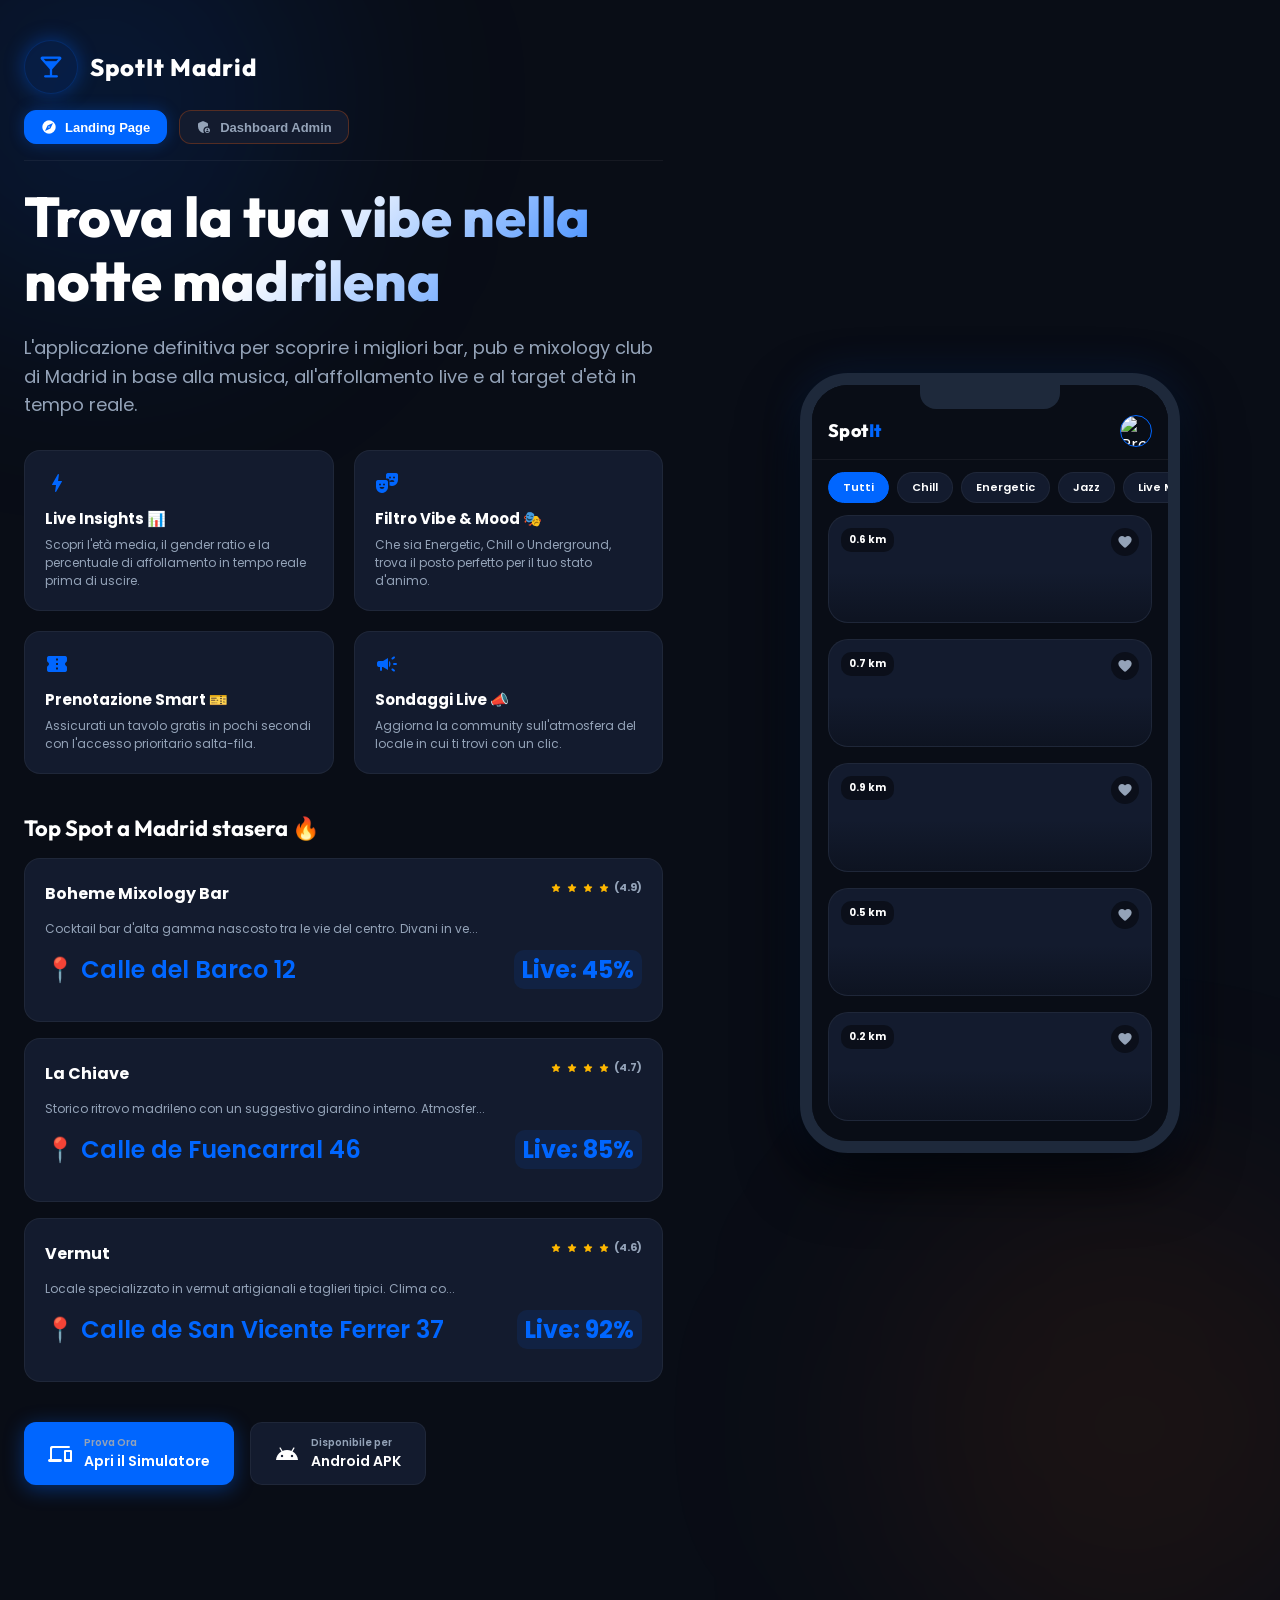
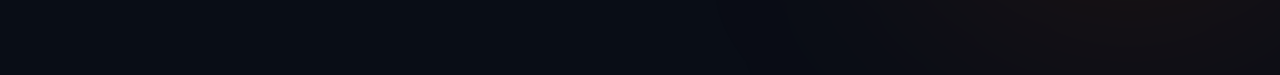
==== commit 53d51462: "chore: import latest SpotIt code from Antigravity (Madrid version) API key left empty in google_plac" ====
--- a/spotit_web/index.html
+++ b/spotit_web/index.html
@@ -3,7 +3,7 @@
 <head>
   <meta charset="UTF-8">
   <meta name="viewport" content="width=device-width, initial-scale=1.0">
-  <title>SpotIt Catania - Trova la tua Vibe</title>
+  <title>SpotIt Madrid - Trova la tua Vibe</title>
   <!-- Google Fonts -->
   <link rel="preconnect" href="https://fonts.googleapis.com">
   <link rel="preconnect" href="https://fonts.gstatic.com" crossorigin>
@@ -29,7 +29,7 @@
           <div class="logo-icon">
             <span class="material-icons-round">local_bar</span>
           </div>
-          <h1 class="logo-text">SpotIt Catania</h1>
+          <h1 class="logo-text">SpotIt Madrid</h1>
         </div>
       </div>
 
@@ -47,9 +47,9 @@
 
       <!-- Landing Main View -->
       <div id="landing-main-view">
-        <h2 class="landing-title">Trova la tua vibe nella notte catanese</h2>
+        <h2 class="landing-title">Trova la tua vibe nella notte madrilena</h2>
         <p class="landing-subtitle">
-          L'applicazione definitiva per scoprire i migliori bar, pub e mixology club di Catania in base alla musica, all'affollamento live e al target d'età in tempo reale.
+          L'applicazione definitiva per scoprire i migliori bar, pub e mixology club di Madrid in base alla musica, all'affollamento live e al target d'età in tempo reale.
         </p>
 
         <!-- Key Features List -->
@@ -77,7 +77,7 @@
         </div>
 
         <!-- Live Catania Spotlights -->
-        <h3 style="font-family:'Outfit'; font-size:22px; margin-bottom:16px;">Top Spot a Catania stasera 🔥</h3>
+        <h3 style="font-family:'Outfit'; font-size:22px; margin-bottom:16px;">Top Spot a Madrid stasera 🔥</h3>
         <div id="landing-spots-grid" style="display:grid; grid-template-columns:1fr; gap:16px; margin-bottom:40px;">
           <!-- Filled dynamically by JavaScript -->
         </div>
--- a/spotit_web/styles.css
+++ b/spotit_web/styles.css
@@ -1621,4 +1621,3 @@
 .admin-table .btn-delete-review:hover {
   background: rgba(255, 51, 102, 0.1);
 }
-
